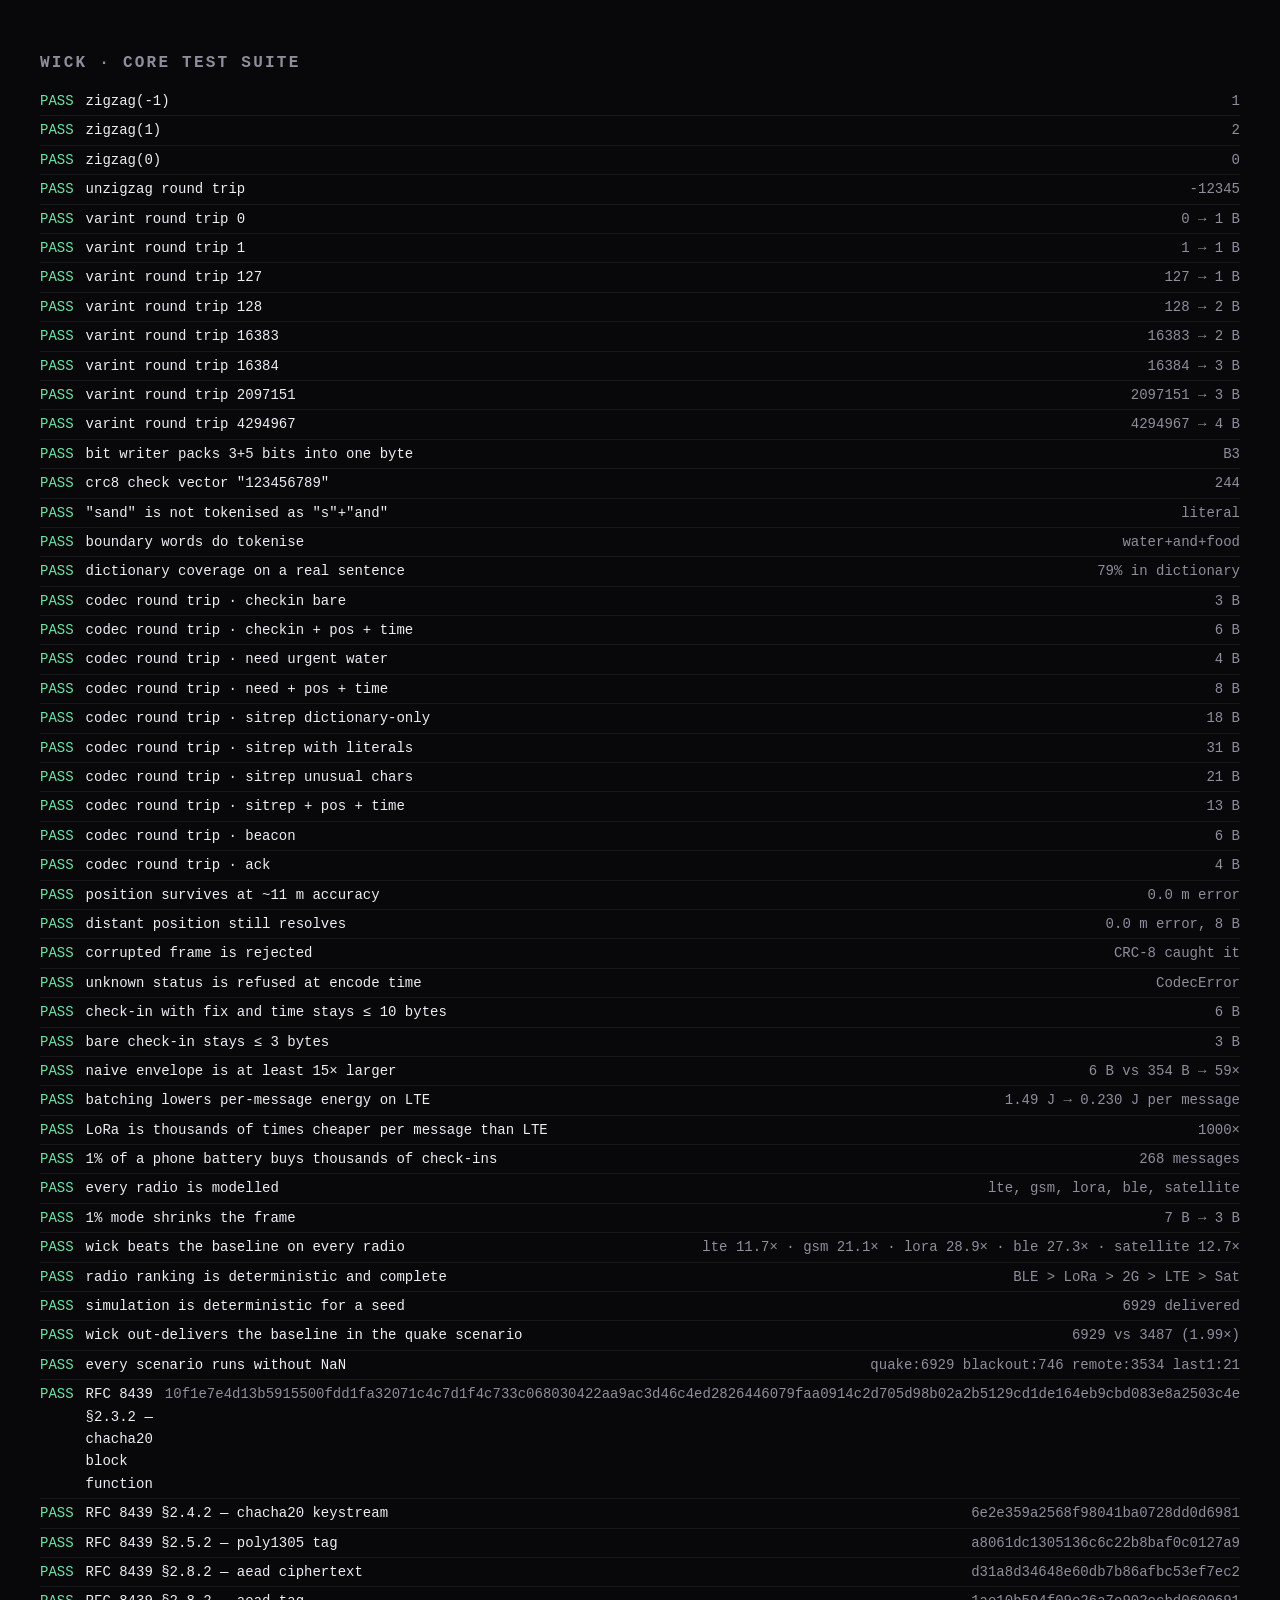
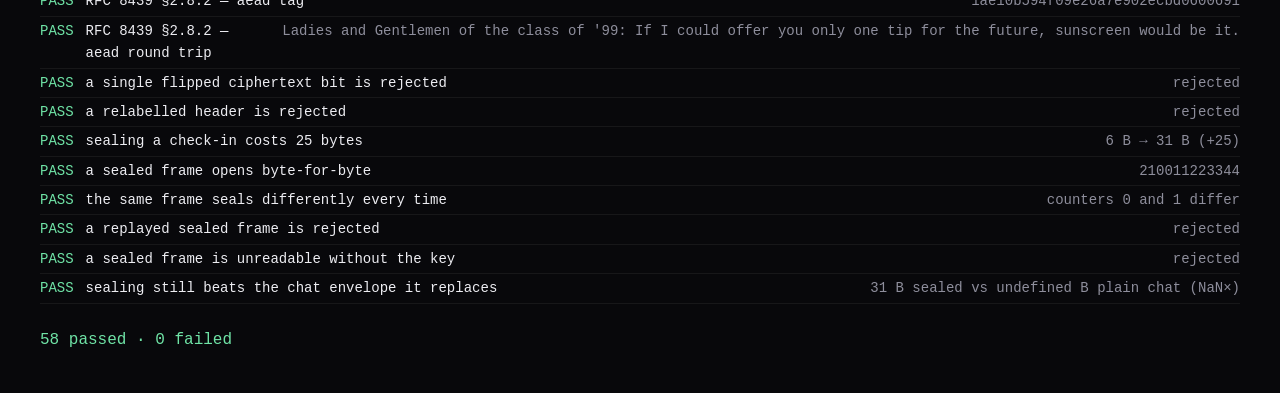
==== tests/codec.test.html @ d27e7c7b "初始导入：wick 2.0 —— 为只剩 1% 的世界而造的通信工具 离线优先的应急无线电通信原型。纯静态、零运行时依赖、零构建、零后端， Service Worker 预缓存整套外壳，断网刷新可用。" ====
<!doctype html>
<html lang="en">
<head>
<meta charset="utf-8" />
<title>wick · core test suite</title>
<style>
  body { background:#08080b; color:#ededf2; font:14px/1.6 ui-monospace,Menlo,monospace; padding:32px; }
  h1 { font-size:16px; letter-spacing:.14em; text-transform:uppercase; color:#8e8e9c; }
  .row { padding:3px 0; border-bottom:1px solid rgba(255,255,255,.06); display:flex; gap:12px; }
  .ok { color:#6fe3a6; } .fail { color:#ff5f5f; }
  .name { flex:1; } .val { color:#8e8e9c; }
  #summary { margin-top:24px; font-size:16px; }
</style>
</head>
<body>
<h1>wick · core test suite</h1>
<div id="out"></div>
<div id="summary">running…</div>
<script type="module">
import { BitWriter, BitReader, zigzag, unzigzag, writeVarint, readVarint, crc8, toHex } from "../src/core/bits.js";
import { measure, encode, decode, tokenise, normalise, dictionaryCoverage } from "../src/core/codec.js";
import { energyPerMessage, simulate, RADIOS } from "../src/core/energy.js";
import { compare, rankRadios } from "../src/core/budget.js";
import { naiveWire } from "../src/core/baseline.js";
import { run, compareScenario, SCENARIOS } from "../src/core/sim.js";
import { chacha20, chacha20Block, poly1305, seal, open } from "../src/core/cipher.js";
import { sealFrame, openFrame, keyFromHex, SEAL_OVERHEAD } from "../src/core/secure.js";

const out = document.getElementById("out");
let pass = 0, fail = 0;

function check(name, fn) {
  try {
    const value = fn();
    if (value === false) throw new Error("returned false");
    pass++;
    row(name, typeof value === "string" ? value : "ok", true);
  } catch (err) {
    fail++;
    row(name, err.message, false);
  }
}
function eq(name, actual, expected) {
  check(name, () => {
    if (actual !== expected) throw new Error(`expected ${expected}, got ${actual}`);
    return String(actual);
  });
}
function row(name, value, ok) {
  const div = document.createElement("div");
  div.className = "row";
  div.innerHTML = `<span class="${ok ? "ok" : "fail"}">${ok ? "PASS" : "FAIL"}</span>` +
    `<span class="name">${name}</span><span class="val">${value}</span>`;
  out.appendChild(div);
}

/* ---- bit layer -------------------------------------------------------- */
eq("zigzag(-1)", zigzag(-1), 1);
eq("zigzag(1)", zigzag(1), 2);
eq("zigzag(0)", zigzag(0), 0);
eq("unzigzag round trip", unzigzag(zigzag(-12345)), -12345);

for (const n of [0, 1, 127, 128, 16383, 16384, 2097151, 4294967]) {
  check(`varint round trip ${n}`, () => {
    const w = new BitWriter();
    writeVarint(w, n);
    const bytes = w.finish();
    const r = new BitReader(bytes);
    const back = readVarint(r);
    if (back !== n) throw new Error(`got ${back}`);
    return `${n} → ${bytes.length} B`;
  });
}

check("bit writer packs 3+5 bits into one byte", () => {
  const w = new BitWriter();
  w.writeBits(0b101, 3);
  w.writeBits(0b10011, 5);
  const bytes = w.finish();
  if (bytes.length !== 1) throw new Error(`expected 1 byte, got ${bytes.length}`);
  if (bytes[0] !== 0b10110011) throw new Error(`got ${bytes[0].toString(2)}`);
  return toHex(bytes);
});

eq("crc8 check vector \"123456789\"", crc8(new TextEncoder().encode("123456789")), 0xf4);

/* ---- tokeniser -------------------------------------------------------- */
check("\"sand\" is not tokenised as \"s\"+\"and\"", () => {
  const items = tokenise("sand");
  const tokens = items.filter((i) => i.kind === "token").map((i) => i.word);
  if (tokens.includes("and")) throw new Error(`matched ${JSON.stringify(tokens)}`);
  return "literal";
});

check("boundary words do tokenise", () => {
  const items = tokenise("water and food");
  const tokens = items.filter((i) => i.kind === "token").map((i) => i.word);
  return tokens.join("+");
});

check("dictionary coverage on a real sentence", () => {
  const c = dictionaryCoverage("need water and medical at sector 4");
  return `${(c.ratio * 100).toFixed(0)}% in dictionary`;
});

/* ---- codec round trips ------------------------------------------------ */
const origin = { lat: 31.2304, lon: 121.4737 };
const fullContext = { origin, prevTime: 1760000000 };

const cases = [
  ["checkin bare", { type: "checkin", status: "safe" }, {}],
  ["checkin + pos + time", { type: "checkin", status: "safe", position: origin, time: 1760000042 }, fullContext],
  ["need urgent water", { type: "need", need: "water", urgency: 2 }, {}],
  ["need + pos + time", { type: "need", need: "medical", urgency: 3, position: { lat: 31.2312, lon: 121.475 }, time: 1760000300 }, fullContext],
  ["sitrep dictionary-only", { type: "sitrep", text: "need water and food now" }, {}],
  ["sitrep with literals", { type: "sitrep", text: "trapped in school, 12 children, send help!" }, {}],
  ["sitrep unusual chars", { type: "sitrep", text: "Ødegård bridge #4 open" }, {}],
  ["sitrep + pos + time", { type: "sitrep", text: "bridge damaged", position: { lat: 31.2399, lon: 121.4699 }, time: 1760000600 }, fullContext],
  ["beacon", { type: "beacon", position: { lat: 31.2305, lon: 121.4738 }, time: 1760000900 }, fullContext],
  ["ack", { type: "ack", sequence: 4211 }, {}],
];

for (const [name, message, context] of cases) {
  check(`codec round trip · ${name}`, () => {
    const m = measure(message, context);
    if (!m.ok) throw new Error(m.error || "round trip mismatch");
    return `${m.size} B`;
  });
}

check("position survives at ~11 m accuracy", () => {
  const target = { lat: 31.2399, lon: 121.4699 };
  const m = measure({ type: "beacon", position: target, time: 1760000900 }, fullContext);
  const dLat = Math.abs(m.decoded.position.lat - target.lat);
  const dLon = Math.abs(m.decoded.position.lon - target.lon);
  const metres = Math.hypot(dLat * 111320, dLon * 111320 * Math.cos((target.lat * Math.PI) / 180));
  if (metres > 12) throw new Error(`${metres.toFixed(1)} m off`);
  return `${metres.toFixed(1)} m error`;
});

check("distant position still resolves", () => {
  const far = { lat: 31.30, lon: 121.55 };
  const m = measure({ type: "beacon", position: far, time: 1760000900 }, { origin, prevTime: 1760000000 });
  const metres = Math.hypot(
    (m.decoded.position.lat - far.lat) * 111320,
    (m.decoded.position.lon - far.lon) * 111320,
  );
  if (metres > 12) throw new Error(`${metres.toFixed(1)} m off`);
  return `${metres.toFixed(1)} m error, ${m.size} B`;
});

check("corrupted frame is rejected", () => {
  const { bytes } = encode({ type: "checkin", status: "safe" });
  const damaged = Uint8Array.from(bytes);
  damaged[0] ^= 0b00001000; // flip one bit in the header
  let threw = false;
  try { decode(damaged); } catch { threw = true; }
  if (!threw) throw new Error("corruption passed the CRC");
  return "CRC-8 caught it";
});

check("unknown status is refused at encode time", () => {
  let threw = false;
  try { encode({ type: "checkin", status: "banana" }); } catch { threw = true; }
  if (!threw) throw new Error("accepted a word outside the dictionary");
  return "CodecError";
});

/* ---- sizes ------------------------------------------------------------ */
check("check-in with fix and time stays ≤ 10 bytes", () => {
  const m = measure({ type: "checkin", status: "safe", position: origin, time: 1760000042 }, fullContext);
  if (m.size > 10) throw new Error(`${m.size} B`);
  return `${m.size} B`;
});

check("bare check-in stays ≤ 3 bytes", () => {
  const m = measure({ type: "checkin", status: "safe" });
  if (m.size > 3) throw new Error(`${m.size} B`);
  return `${m.size} B`;
});

check("naive envelope is at least 15× larger", () => {
  const message = { type: "checkin", status: "safe", position: origin, time: 1760000042 };
  const wick = measure(message, fullContext);
  const naive = naiveWire(message);
  const ratio = naive.total / wick.size;
  if (ratio < 15) throw new Error(`only ${ratio.toFixed(1)}×`);
  return `${wick.size} B vs ${naive.total} B → ${ratio.toFixed(0)}×`;
});

/* ---- energy ----------------------------------------------------------- */
check("batching lowers per-message energy on LTE", () => {
  const one = energyPerMessage({ radioId: "lte", bytes: 9, batchSize: 1 }).total;
  const ten = energyPerMessage({ radioId: "lte", bytes: 9, batchSize: 10 }).total;
  if (!(ten < one)) throw new Error(`${ten} !< ${one}`);
  return `${one.toFixed(2)} J → ${ten.toFixed(3)} J per message`;
});

check("LoRa is thousands of times cheaper per message than LTE", () => {
  const lte = energyPerMessage({ radioId: "lte", bytes: 12 }).total;
  const lora = energyPerMessage({ radioId: "lora", bytes: 12 }).total;
  const factor = lte / lora;
  if (factor < 100) throw new Error(`only ${factor.toFixed(0)}×`);
  return `${factor.toFixed(0)}×`;
});

check("1% of a phone battery buys thousands of check-ins", () => {
  const s = simulate({ resourceId: "phone", levelPct: 1, bytes: 9, radioId: "lte" });
  if (s.messages < 200) throw new Error(`only ${s.messages}`);
  return `${s.messages} messages`;
});

check("every radio is modelled", () => {
  for (const id of Object.keys(RADIOS)) {
    const s = simulate({ resourceId: "phone", levelPct: 1, bytes: 12, radioId: id });
    if (!Number.isFinite(s.messages) && s.messages !== Infinity) throw new Error(id);
  }
  return Object.keys(RADIOS).join(", ");
});

/* ---- budget ----------------------------------------------------------- */
check("1% mode shrinks the frame", () => {
  const message = { type: "sitrep", text: "water", position: origin, time: 1760000042 };
  const full = compare({ message, context: fullContext, eco: false, radioId: "lora" });
  const eco = compare({ message, context: fullContext, eco: true, radioId: "lora" });
  if (!(eco.wick.size < full.wick.size)) throw new Error(`${eco.wick.size} !< ${full.wick.size}`);
  return `${full.wick.size} B → ${eco.wick.size} B`;
});

check("wick beats the baseline on every radio", () => {
  const message = { type: "need", need: "medical", urgency: 3, position: origin, time: 1760000042 };
  const lines = [];
  for (const radioId of Object.keys(RADIOS)) {
    const c = compare({ message, context: fullContext, radioId, batchSize: 8 });
    if (!(c.advantage > 1)) throw new Error(`${radioId}: ${c.advantage.toFixed(2)}×`);
    lines.push(`${radioId} ${c.advantage.toFixed(1)}×`);
  }
  return lines.join(" · ");
});

check("radio ranking is deterministic and complete", () => {
  const ranked = rankRadios({ bytes: 12, resourceId: "phone", levelPct: 1 });
  return ranked.map((r) => r.radio.short).join(" > ");
});

/* ---- simulation ------------------------------------------------------- */
check("simulation is deterministic for a seed", () => {
  const a = run(SCENARIOS.quake, { bytes: 12, naiveBytes: 340 });
  const b = run(SCENARIOS.quake, { bytes: 12, naiveBytes: 340 });
  if (a.summary.delivered !== b.summary.delivered) throw new Error("series diverged");
  return `${a.summary.delivered} delivered`;
});

check("wick out-delivers the baseline in the quake scenario", () => {
  const c = compareScenario(SCENARIOS.quake, { bytes: 12, naiveBytes: 340 });
  if (!(c.deliveredRatio > 1)) {
    throw new Error(
      `ratio ${c.deliveredRatio.toFixed(2)} — wick ${c.wick.summary.delivered}/${c.wick.summary.undelivered} ` +
        `alive ${c.wick.summary.aliveHours.toFixed(1)}h · naive ${c.naive.summary.delivered}/${c.naive.summary.undelivered} ` +
        `alive ${c.naive.summary.aliveHours.toFixed(1)}h`,
    );
  }
  return `${c.wick.summary.delivered} vs ${c.naive.summary.delivered} (${c.deliveredRatio.toFixed(2)}×)`;
});

check("every scenario runs without NaN", () => {
  const lines = [];
  for (const key of Object.keys(SCENARIOS)) {
    const c = compareScenario(SCENARIOS[key], { bytes: 12, naiveBytes: 340 });
    if (!Number.isFinite(c.wick.summary.delivered)) throw new Error(key);
    lines.push(`${key}:${c.wick.summary.delivered}`);
  }
  return lines.join(" ");
});

/* ---- confidentiality (RFC 8439) ---------------------------------------
   The cipher is hand-written, so it is not trusted — it is checked against the
   numbers the standard publishes. If the arithmetic drifts, these fail first. */
const hexToBytes = (s) => Uint8Array.from((s.match(/../g) || []).map((b) => parseInt(b, 16)));
const bytesToHex = (u8) => Array.from(u8, (b) => b.toString(16).padStart(2, "0")).join("");

eq(
  "RFC 8439 §2.3.2 — chacha20 block function",
  bytesToHex(chacha20Block(
    hexToBytes("000102030405060708090a0b0c0d0e0f101112131415161718191a1b1c1d1e1f"),
    1,
    hexToBytes("000000090000004a00000000"),
  )),
  "10f1e7e4d13b5915500fdd1fa32071c4c7d1f4c733c068030422aa9ac3d46c4ed2826446079faa0914c2d705d98b02a2b5129cd1de164eb9cbd083e8a2503c4e",
);

eq(
  "RFC 8439 §2.4.2 — chacha20 keystream",
  bytesToHex(chacha20(
    hexToBytes("000102030405060708090a0b0c0d0e0f101112131415161718191a1b1c1d1e1f"),
    hexToBytes("000000000000004a00000000"),
    1,
    new TextEncoder().encode(
      "Ladies and Gentlemen of the class of '99: If I could offer you only one tip for the future, sunscreen would be it.",
    ),
  )).slice(0, 32),
  "6e2e359a2568f98041ba0728dd0d6981",
);

eq(
  "RFC 8439 §2.5.2 — poly1305 tag",
  bytesToHex(poly1305(
    new TextEncoder().encode("Cryptographic Forum Research Group"),
    hexToBytes("85d6be7857556d337f4452fe42d506a80103808afb0db2fd4abff6af4149f51b"),
  )),
  "a8061dc1305136c6c22b8baf0c0127a9",
);

const RFC_KEY = hexToBytes("808182838485868788898a8b8c8d8e8f909192939495969798999a9b9c9d9e9f");
const RFC_NONCE = hexToBytes("070000004041424344454647");
const RFC_AAD = hexToBytes("50515253c0c1c2c3c4c5c6c7");
const RFC_PLAIN = new TextEncoder().encode(
  "Ladies and Gentlemen of the class of '99: If I could offer you only one tip for the future, sunscreen would be it.",
);
const rfcSealed = seal(RFC_KEY, RFC_NONCE, RFC_AAD, RFC_PLAIN);

eq(
  "RFC 8439 §2.8.2 — aead ciphertext",
  bytesToHex(rfcSealed).slice(0, 32),
  "d31a8d34648e60db7b86afbc53ef7ec2",
);
eq("RFC 8439 §2.8.2 — aead tag", bytesToHex(rfcSealed).slice(-32), "1ae10b594f09e26a7e902ecbd0600691");
eq(
  "RFC 8439 §2.8.2 — aead round trip",
  new TextDecoder().decode(open(RFC_KEY, RFC_NONCE, RFC_AAD, rfcSealed)),
  new TextDecoder().decode(RFC_PLAIN),
);

check("a single flipped ciphertext bit is rejected", () => {
  const forged = rfcSealed.slice();
  forged[5] ^= 0x01;
  try {
    open(RFC_KEY, RFC_NONCE, RFC_AAD, forged);
  } catch (error) {
    return "rejected";
  }
  throw new Error("a forged frame was accepted");
});

check("a relabelled header is rejected", () => {
  const movedAad = hexToBytes("50515253c0c1c2c3c4c5c6c8");
  try {
    open(RFC_KEY, RFC_NONCE, movedAad, rfcSealed);
  } catch (error) {
    return "rejected";
  }
  throw new Error("the tag did not cover the header");
});

const SESSION_KEY = keyFromHex("7e1f0a4c9b2d5380e6a71c4f8b0d2935647ac1e8039f2b6d4a8e0c5173fb9d26");
const SESSION_TAG = new Uint8Array([0x77, 0x69, 0x63, 0x6b]);
const sampleFrame = new Uint8Array([0x21, 0x00, 0x11, 0x22, 0x33, 0x44]);

check("sealing a check-in costs 25 bytes", () => {
  const wire = sealFrame(sampleFrame, SESSION_KEY, { sessionTag: SESSION_TAG, counter: 0n });
  const extra = wire.length - sampleFrame.length;
  if (extra !== SEAL_OVERHEAD || extra !== 25) throw new Error(`${extra} B overhead`);
  return `${sampleFrame.length} B → ${wire.length} B (+${extra})`;
});

check("a sealed frame opens byte-for-byte", () => {
  const wire = sealFrame(sampleFrame, SESSION_KEY, { sessionTag: SESSION_TAG, counter: 0n });
  const opened = openFrame(wire, SESSION_KEY, { sessionTag: SESSION_TAG, counter: 0n });
  if (bytesToHex(opened.plaintext) !== bytesToHex(sampleFrame)) throw new Error("plaintext changed");
  return bytesToHex(opened.plaintext);
});

check("the same frame seals differently every time", () => {
  const session = { sessionTag: SESSION_TAG, counter: 0n };
  const first = bytesToHex(sealFrame(sampleFrame, SESSION_KEY, session));
  const second = bytesToHex(sealFrame(sampleFrame, SESSION_KEY, session));
  if (first === second) throw new Error("keystream reuse — the counter did not advance");
  return `counters 0 and 1 differ`;
});

check("a replayed sealed frame is rejected", () => {
  const wire = sealFrame(sampleFrame, SESSION_KEY, { sessionTag: SESSION_TAG, counter: 0n });
  const reader = { sessionTag: SESSION_TAG, counter: 0n };
  openFrame(wire, SESSION_KEY, reader);
  try {
    openFrame(wire, SESSION_KEY, reader);
  } catch (error) {
    return "rejected";
  }
  throw new Error("the second copy was accepted");
});

check("a sealed frame is unreadable without the key", () => {
  const wire = sealFrame(sampleFrame, SESSION_KEY, { sessionTag: SESSION_TAG, counter: 0n });
  try {
    openFrame(wire, keyFromHex("00".repeat(32)), { sessionTag: SESSION_TAG, counter: 0n });
  } catch (error) {
    return "rejected";
  }
  throw new Error("the wrong key opened it");
});

check("sealing still beats the chat envelope it replaces", () => {
  const measurement = measure({ type: "checkin", status: "safe", position: origin, time: 1760000042 }, fullContext);
  const wire = sealFrame(measurement.bytes, SESSION_KEY, { sessionTag: SESSION_TAG, counter: 0n });
  const naive = naiveWire({ type: "checkin", status: "safe" }, "lte");
  const ratio = naive.length / wire.length;
  if (ratio < 5) throw new Error(`only ${ratio.toFixed(1)}× smaller than ${naive.length} B`);
  return `${wire.length} B sealed vs ${naive.length} B plain chat (${ratio.toFixed(1)}×)`;
});

const summary = document.getElementById("summary");
summary.textContent = `${pass} passed · ${fail} failed`;
summary.className = fail === 0 ? "ok" : "fail";
document.title = fail === 0 ? `wick tests: ${pass} passed` : `wick tests: ${fail} FAILED`;
window.__WICK_TESTS__ = { pass, fail };
console.log(JSON.stringify({ pass, fail }));
</script>
</body>
</html>
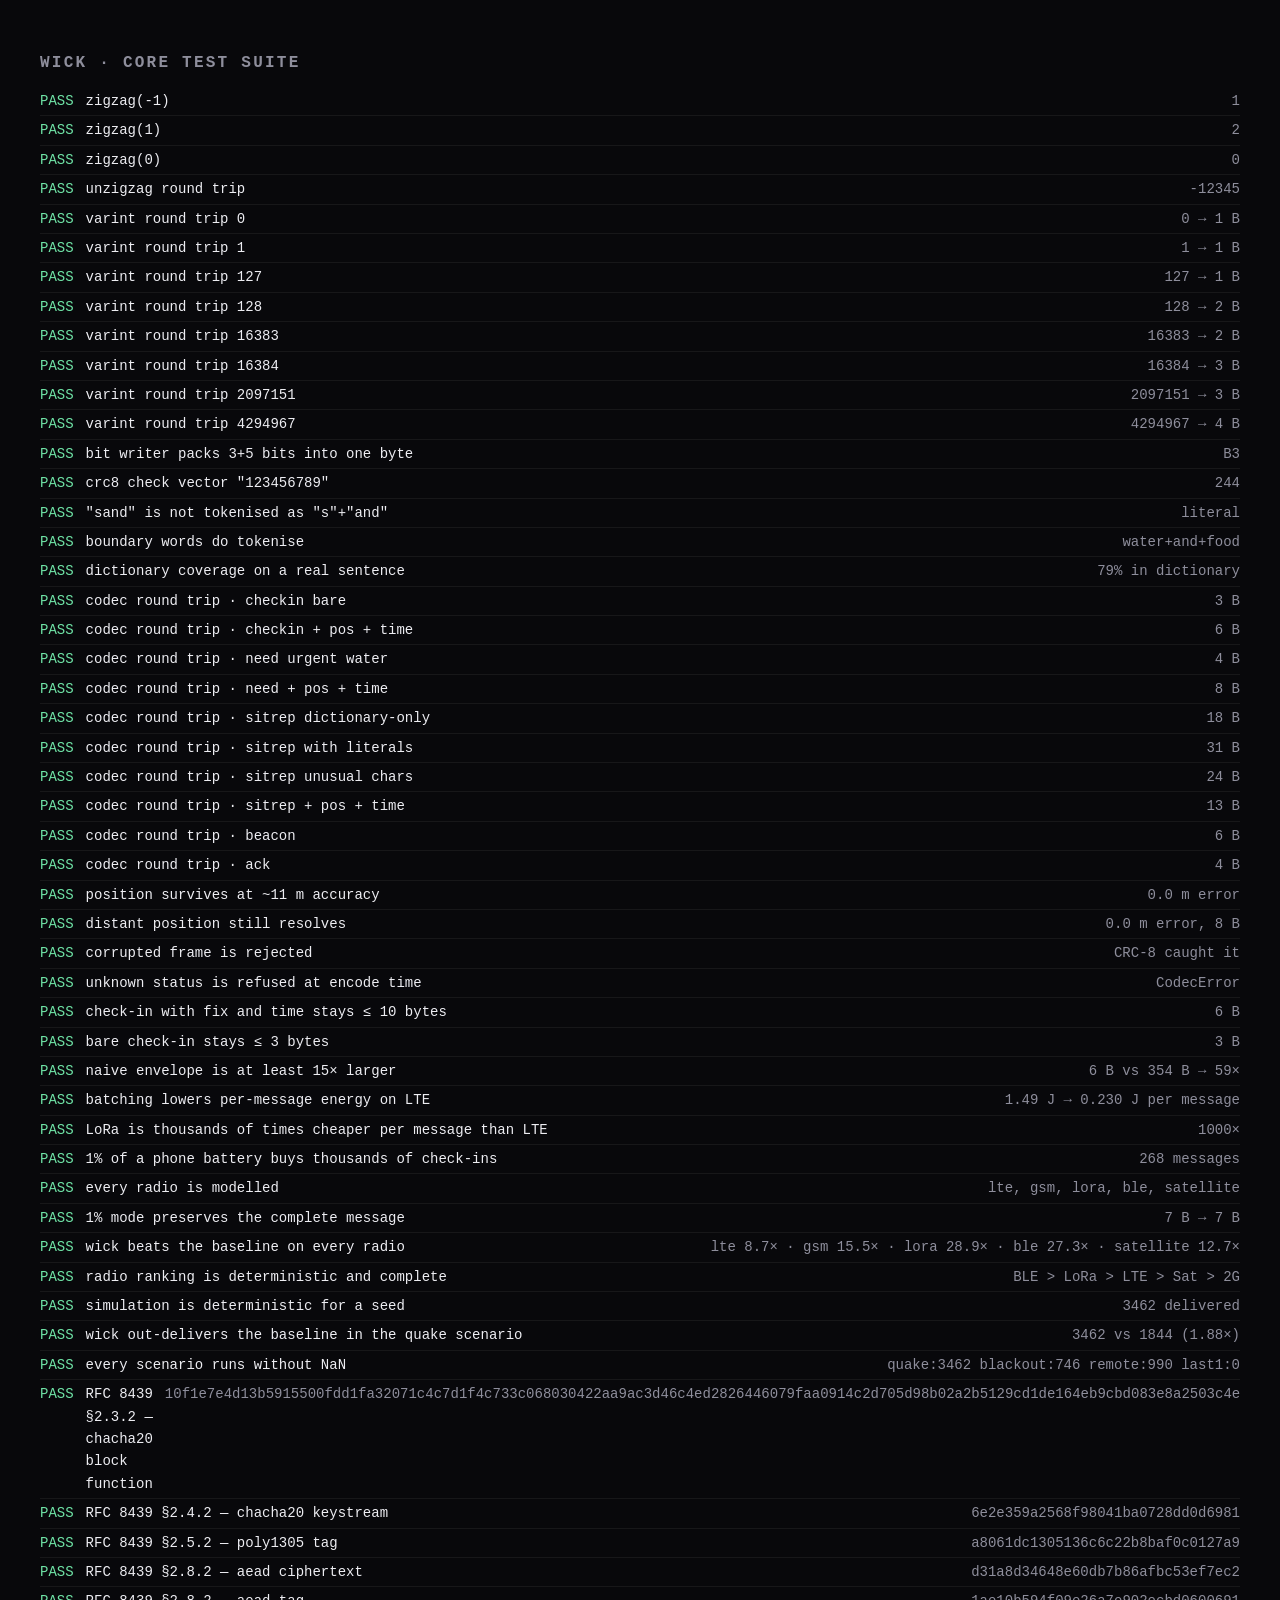
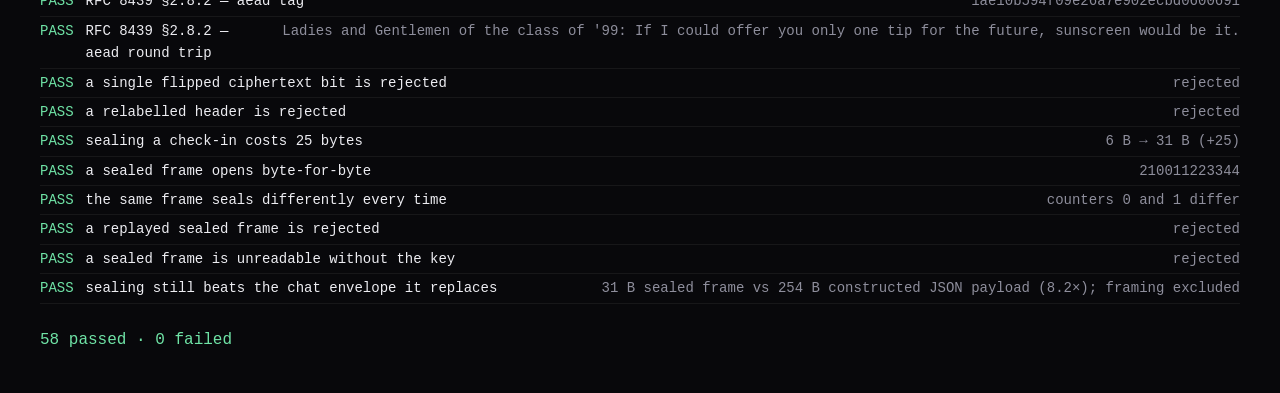
==== commit ad3a6b19: "wick 2.1: 局域网真实收发、115 项断言、跨平台启动器 主要来自队友的 2.1 改进，我做了合并与收尾。  新增 - 局域网中继（src/ui/relay.js + tools/serve." ====
--- a/tests/codec.test.html
+++ b/tests/codec.test.html
@@ -219,11 +219,11 @@
 });
 
 /* ---- budget ----------------------------------------------------------- */
-check("1% mode shrinks the frame", () => {
+check("1% mode preserves the complete message", () => {
   const message = { type: "sitrep", text: "water", position: origin, time: 1760000042 };
   const full = compare({ message, context: fullContext, eco: false, radioId: "lora" });
   const eco = compare({ message, context: fullContext, eco: true, radioId: "lora" });
-  if (!(eco.wick.size < full.wick.size)) throw new Error(`${eco.wick.size} !< ${full.wick.size}`);
+  if (eco.wick.size !== full.wick.size || JSON.stringify(eco.plan) !== JSON.stringify(full.plan) || eco.dropped.length) throw new Error("eco removed information");
   return `${full.wick.size} B → ${eco.wick.size} B`;
 });
 
@@ -403,10 +403,10 @@
 check("sealing still beats the chat envelope it replaces", () => {
   const measurement = measure({ type: "checkin", status: "safe", position: origin, time: 1760000042 }, fullContext);
   const wire = sealFrame(measurement.bytes, SESSION_KEY, { sessionTag: SESSION_TAG, counter: 0n });
-  const naive = naiveWire({ type: "checkin", status: "safe" }, "lte");
-  const ratio = naive.length / wire.length;
-  if (ratio < 5) throw new Error(`only ${ratio.toFixed(1)}× smaller than ${naive.length} B`);
-  return `${wire.length} B sealed vs ${naive.length} B plain chat (${ratio.toFixed(1)}×)`;
+  const naive = naiveWire({ type: "checkin", status: "safe", position: origin, time: 1760000042 }, "lte");
+  const ratio = naive.payload / wire.length;
+  if (!Number.isFinite(ratio) || ratio < 5) throw new Error(`invalid ratio ${ratio}`);
+  return `${wire.length} B sealed frame vs ${naive.payload} B constructed JSON payload (${ratio.toFixed(1)}×); framing excluded`;
 });
 
 const summary = document.getElementById("summary");
